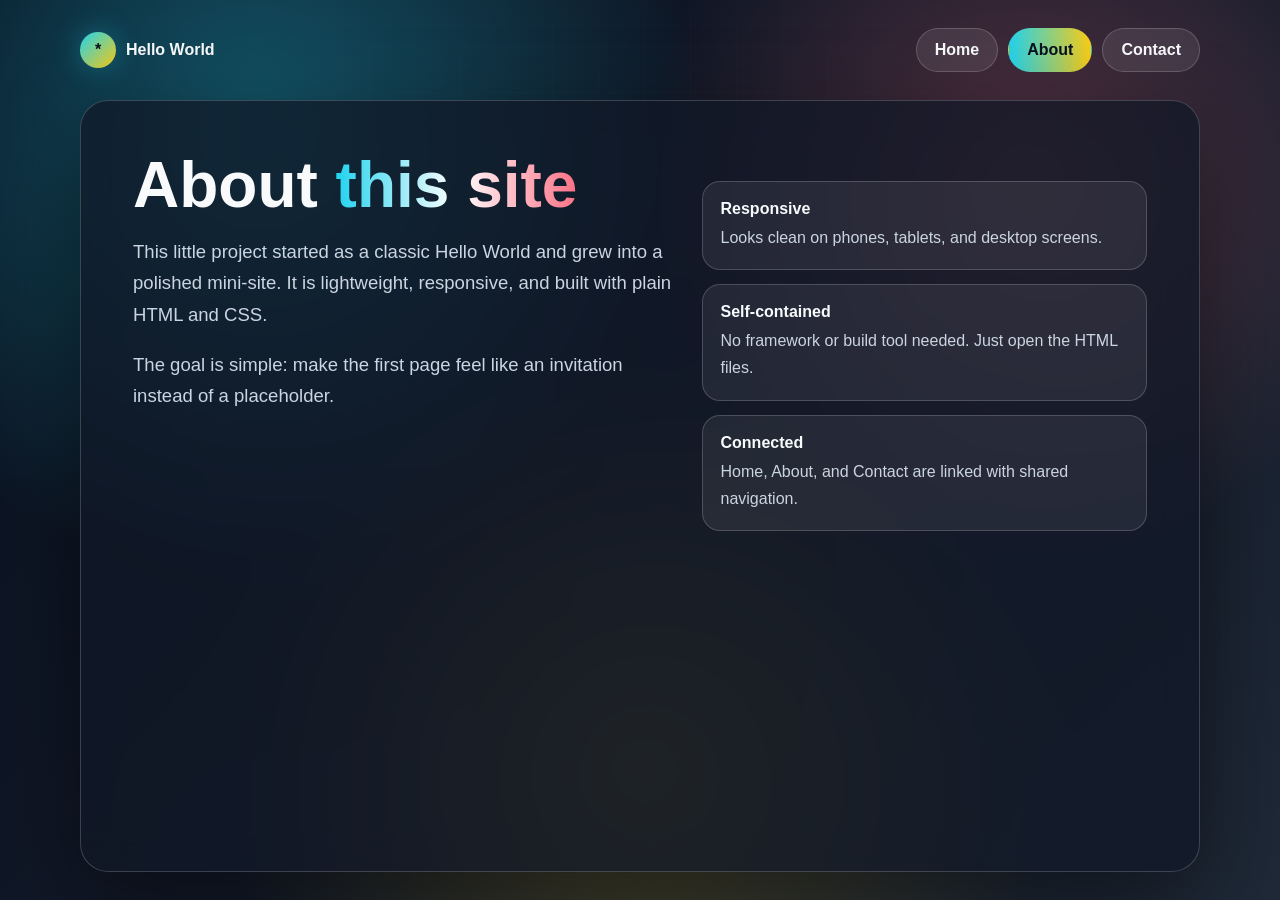
==== about.html @ 7228aac6 "added about page and contact page" ====
<!DOCTYPE html>
<html lang="en">
<head>
  <meta charset="UTF-8">
  <meta name="viewport" content="width=device-width, initial-scale=1.0">
  <title>Hello World | About</title>
  <link rel="stylesheet" href="styles.css">
</head>
<body>
  <div class="site-shell">
    <header class="site-header">
      <a class="brand" href="index.html" aria-label="Hello World home">
        <span class="brand-mark">*</span>
        <span>Hello World</span>
      </a>
      <nav class="nav" aria-label="Primary navigation">
        <a href="index.html">Home</a>
        <a class="active" href="about.html">About</a>
        <a href="contact.html">Contact</a>
      </nav>
    </header>

    <main class="content-panel">
      <div class="page-grid">
        <section>
          <h2>About <span class="gradient-text">this site</span></h2>
          <p>This little project started as a classic Hello World and grew into a polished mini-site. It is lightweight, responsive, and built with plain HTML and CSS.</p>
          <p>The goal is simple: make the first page feel like an invitation instead of a placeholder.</p>
        </section>

        <aside class="feature-list" aria-label="Site highlights">
          <div class="feature">
            <strong>Responsive</strong>
            <p>Looks clean on phones, tablets, and desktop screens.</p>
          </div>
          <div class="feature">
            <strong>Self-contained</strong>
            <p>No framework or build tool needed. Just open the HTML files.</p>
          </div>
          <div class="feature">
            <strong>Connected</strong>
            <p>Home, About, and Contact are linked with shared navigation.</p>
          </div>
        </aside>
      </div>
    </main>
  </div>
</body>
</html>
---- styles.css ----
:root {
  color-scheme: dark;
  --bg: #111827;
  --panel: rgba(17, 24, 39, 0.74);
  --text: #f8fafc;
  --muted: #cbd5e1;
  --cyan: #22d3ee;
  --rose: #fb7185;
  --gold: #facc15;
  --green: #34d399;
  --line: rgba(255, 255, 255, 0.18);
}

* {
  box-sizing: border-box;
}

body {
  min-height: 100vh;
  margin: 0;
  overflow-x: hidden;
  font-family: "Segoe UI", Arial, sans-serif;
  color: var(--text);
  background:
    radial-gradient(circle at 20% 15%, rgba(34, 211, 238, 0.35), transparent 28rem),
    radial-gradient(circle at 80% 20%, rgba(251, 113, 133, 0.28), transparent 24rem),
    radial-gradient(circle at 50% 85%, rgba(250, 204, 21, 0.22), transparent 26rem),
    linear-gradient(135deg, #08111f 0%, var(--bg) 48%, #1f2937 100%);
}

body::before {
  content: "";
  position: fixed;
  inset: 0;
  background-image:
    linear-gradient(rgba(255, 255, 255, 0.045) 1px, transparent 1px),
    linear-gradient(90deg, rgba(255, 255, 255, 0.045) 1px, transparent 1px);
  background-size: 46px 46px;
  mask-image: radial-gradient(circle, black 0%, transparent 72%);
  pointer-events: none;
}

.site-shell {
  width: min(1120px, 92vw);
  min-height: 100vh;
  margin: 0 auto;
  padding: 28px 0;
  position: relative;
  display: grid;
  grid-template-rows: auto 1fr;
  gap: 28px;
}

.site-header {
  display: flex;
  align-items: center;
  justify-content: space-between;
  gap: 18px;
}

.brand {
  display: inline-flex;
  align-items: center;
  gap: 10px;
  color: var(--text);
  text-decoration: none;
  font-weight: 800;
}

.brand-mark {
  width: 36px;
  height: 36px;
  display: grid;
  place-items: center;
  border-radius: 50%;
  color: #07111f;
  background: linear-gradient(135deg, var(--cyan), var(--gold));
  box-shadow: 0 0 28px rgba(34, 211, 238, 0.32);
}

.nav {
  display: flex;
  gap: 10px;
  flex-wrap: wrap;
  justify-content: flex-end;
}

.nav a,
.button {
  min-height: 44px;
  padding: 11px 18px;
  display: inline-flex;
  align-items: center;
  justify-content: center;
  border: 1px solid var(--line);
  border-radius: 999px;
  color: var(--text);
  text-decoration: none;
  font-weight: 700;
  background: rgba(255, 255, 255, 0.09);
  transition: transform 180ms ease, background 180ms ease, border-color 180ms ease;
}

.nav a:hover,
.button:hover {
  transform: translateY(-2px);
  border-color: rgba(255, 255, 255, 0.45);
  background: rgba(255, 255, 255, 0.16);
}

.nav a.active {
  color: #07111f;
  border-color: transparent;
  background: linear-gradient(90deg, var(--cyan), var(--gold));
}

.hero,
.content-panel {
  border: 1px solid var(--line);
  border-radius: 28px;
  background: var(--panel);
  box-shadow: 0 28px 90px rgba(0, 0, 0, 0.45);
  backdrop-filter: blur(18px);
}

.hero {
  margin: auto 0;
  padding: clamp(36px, 7vw, 68px);
  text-align: center;
}

.spark {
  width: 78px;
  height: 78px;
  margin: 0 auto 26px;
  display: grid;
  place-items: center;
  border-radius: 50%;
  background: conic-gradient(from 130deg, var(--cyan), var(--rose), var(--gold), var(--cyan));
  box-shadow: 0 0 42px rgba(34, 211, 238, 0.38);
  animation: turn 8s linear infinite;
}

.spark span {
  width: 58px;
  height: 58px;
  display: grid;
  place-items: center;
  border-radius: inherit;
  background: #111827;
  font-size: 30px;
  animation: counter-turn 8s linear infinite;
}

h1 {
  margin: 0;
  font-size: clamp(3rem, 9vw, 6.5rem);
  line-height: 0.95;
  letter-spacing: 0;
  text-wrap: balance;
}

h1 span,
.gradient-text {
  color: transparent;
  background: linear-gradient(90deg, var(--cyan), #ffffff, var(--rose));
  background-clip: text;
  -webkit-background-clip: text;
}

h1 span {
  display: block;
}

h2 {
  margin: 0;
  font-size: clamp(2.2rem, 5vw, 4.5rem);
  line-height: 1;
  letter-spacing: 0;
}

p {
  color: var(--muted);
  font-size: clamp(1rem, 2vw, 1.16rem);
  line-height: 1.7;
}

.lede {
  max-width: 680px;
  margin: 24px auto 0;
}

.actions {
  margin-top: 34px;
  display: flex;
  justify-content: center;
  gap: 14px;
  flex-wrap: wrap;
}

.button.primary {
  border: 0;
  color: #07111f;
  background: linear-gradient(90deg, var(--cyan), var(--gold));
}

.content-panel {
  padding: clamp(28px, 5vw, 52px);
}

.page-grid {
  display: grid;
  grid-template-columns: minmax(0, 1.1fr) minmax(260px, 0.9fr);
  gap: 24px;
  align-items: start;
}

.feature-list {
  display: grid;
  gap: 14px;
  margin-top: 28px;
}

.feature {
  padding: 18px;
  border: 1px solid var(--line);
  border-radius: 18px;
  background: rgba(255, 255, 255, 0.07);
}

.feature strong {
  display: block;
  margin-bottom: 6px;
}

.feature p {
  margin: 0;
  font-size: 1rem;
}

.contact-card {
  padding: 22px;
  border: 1px solid var(--line);
  border-radius: 22px;
  background: rgba(255, 255, 255, 0.07);
}

.contact-card a {
  color: var(--cyan);
  font-weight: 800;
  text-decoration: none;
}

.contact-form {
  display: grid;
  gap: 14px;
  margin-top: 8px;
}

label {
  display: grid;
  gap: 8px;
  color: var(--muted);
  font-weight: 700;
}

input,
textarea {
  width: 100%;
  border: 1px solid var(--line);
  border-radius: 16px;
  padding: 13px 14px;
  color: var(--text);
  font: inherit;
  background: rgba(8, 17, 31, 0.74);
  outline: none;
}

textarea {
  min-height: 140px;
  resize: vertical;
}

input:focus,
textarea:focus {
  border-color: var(--cyan);
  box-shadow: 0 0 0 4px rgba(34, 211, 238, 0.16);
}

@keyframes turn {
  to {
    transform: rotate(360deg);
  }
}

@keyframes counter-turn {
  to {
    transform: rotate(-360deg);
  }
}

@media (max-width: 760px) {
  .site-header,
  .page-grid {
    grid-template-columns: 1fr;
  }

  .site-header {
    align-items: flex-start;
    flex-direction: column;
  }

  .nav {
    justify-content: flex-start;
  }
}

@media (max-width: 560px) {
  .hero,
  .content-panel {
    border-radius: 22px;
  }
}
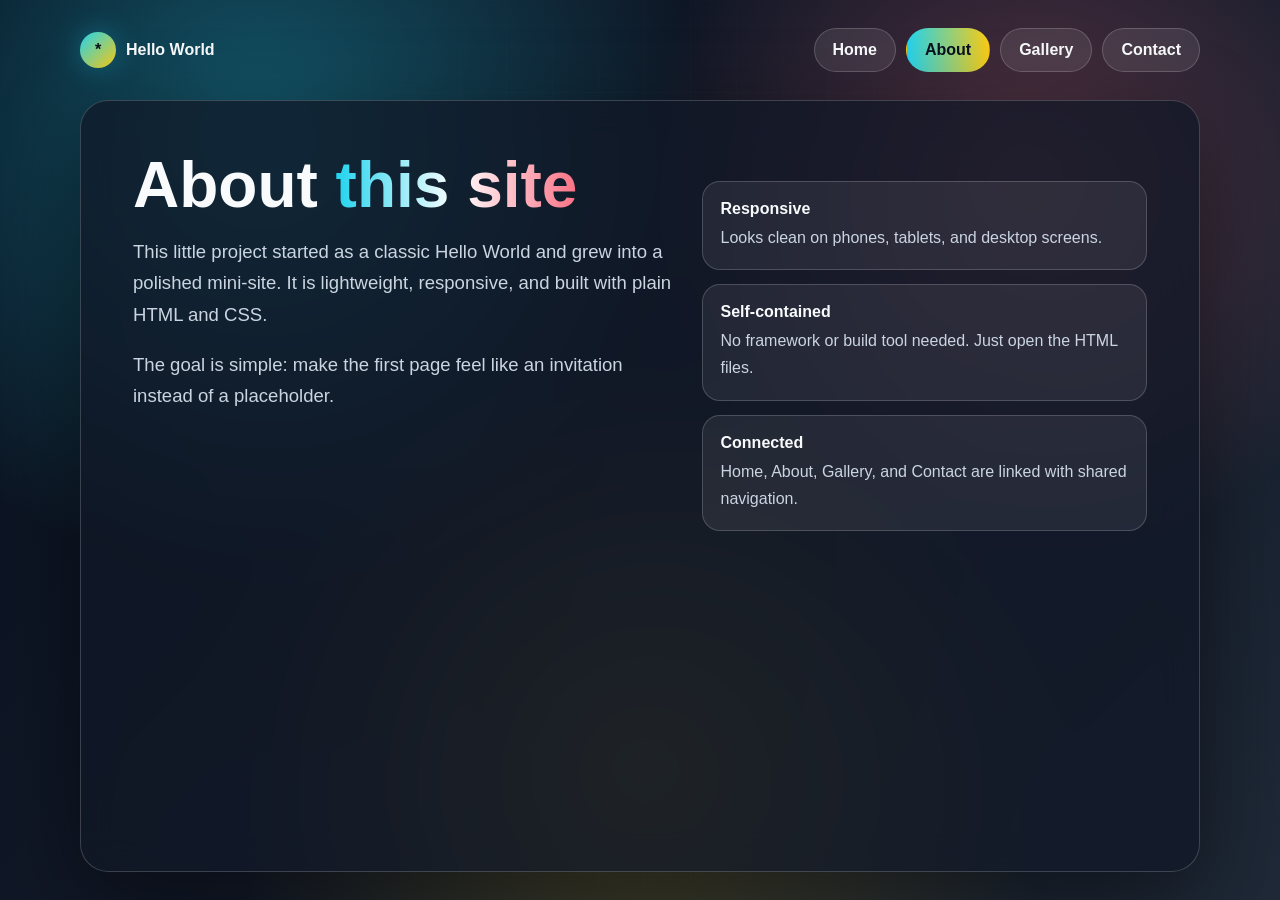
==== commit b6535644: "gallery page created" ====
--- a/about.html
+++ b/about.html
@@ -16,6 +16,7 @@
       <nav class="nav" aria-label="Primary navigation">
         <a href="index.html">Home</a>
         <a class="active" href="about.html">About</a>
+        <a href="gallery.html">Gallery</a>
         <a href="contact.html">Contact</a>
       </nav>
     </header>
@@ -39,7 +40,7 @@
           </div>
           <div class="feature">
             <strong>Connected</strong>
-            <p>Home, About, and Contact are linked with shared navigation.</p>
+            <p>Home, About, Gallery, and Contact are linked with shared navigation.</p>
           </div>
         </aside>
       </div>
--- a/styles.css
+++ b/styles.css
@@ -257,6 +257,94 @@
   margin-top: 8px;
 }
 
+.gallery-grid {
+  display: grid;
+  grid-template-columns: repeat(3, minmax(0, 1fr));
+  gap: 18px;
+  margin-top: 34px;
+}
+
+.gallery-item {
+  min-height: 220px;
+  padding: 18px;
+  display: flex;
+  flex-direction: column;
+  justify-content: flex-end;
+  overflow: hidden;
+  position: relative;
+  border: 1px solid var(--line);
+  border-radius: 22px;
+  background:
+    linear-gradient(145deg, rgba(255, 255, 255, 0.12), rgba(255, 255, 255, 0.03)),
+    var(--tile-art);
+  background-size: cover;
+  box-shadow: inset 0 -90px 80px rgba(8, 17, 31, 0.68);
+}
+
+.gallery-item::before {
+  content: "";
+  position: absolute;
+  inset: 16px;
+  border: 1px solid rgba(255, 255, 255, 0.2);
+  border-radius: 16px;
+  pointer-events: none;
+}
+
+.gallery-item strong,
+.gallery-item span {
+  position: relative;
+  z-index: 1;
+}
+
+.gallery-item strong {
+  font-size: 1.12rem;
+}
+
+.gallery-item span {
+  margin-top: 6px;
+  color: var(--muted);
+}
+
+.tile-aurora {
+  --tile-art:
+    radial-gradient(circle at 24% 24%, rgba(34, 211, 238, 0.88), transparent 32%),
+    radial-gradient(circle at 76% 30%, rgba(251, 113, 133, 0.78), transparent 34%),
+    linear-gradient(135deg, #0f172a, #312e81);
+}
+
+.tile-sunrise {
+  --tile-art:
+    radial-gradient(circle at 50% 22%, rgba(250, 204, 21, 0.9), transparent 24%),
+    linear-gradient(160deg, #7c2d12, #be123c 48%, #0f172a);
+}
+
+.tile-lagoon {
+  --tile-art:
+    radial-gradient(circle at 30% 70%, rgba(52, 211, 153, 0.82), transparent 32%),
+    linear-gradient(135deg, #064e3b, #155e75 52%, #111827);
+}
+
+.tile-neon {
+  --tile-art:
+    linear-gradient(90deg, rgba(34, 211, 238, 0.8) 8%, transparent 8% 18%, rgba(251, 113, 133, 0.75) 18% 28%, transparent 28%),
+    linear-gradient(135deg, #020617, #1e1b4b);
+}
+
+.tile-orbit {
+  --tile-art:
+    radial-gradient(circle at 50% 50%, transparent 0 22%, rgba(255, 255, 255, 0.58) 23% 24%, transparent 25%),
+    radial-gradient(circle at 70% 35%, rgba(250, 204, 21, 0.9), transparent 12%),
+    linear-gradient(135deg, #111827, #581c87);
+}
+
+.tile-bloom {
+  --tile-art:
+    radial-gradient(circle at 34% 42%, rgba(251, 113, 133, 0.84), transparent 24%),
+    radial-gradient(circle at 58% 54%, rgba(250, 204, 21, 0.74), transparent 26%),
+    radial-gradient(circle at 70% 32%, rgba(34, 211, 238, 0.68), transparent 20%),
+    linear-gradient(135deg, #0f172a, #3b0764);
+}
+
 label {
   display: grid;
   gap: 8px;
@@ -301,7 +389,8 @@
 
 @media (max-width: 760px) {
   .site-header,
-  .page-grid {
+  .page-grid,
+  .gallery-grid {
     grid-template-columns: 1fr;
   }
 
@@ -312,6 +401,12 @@
 
   .nav {
     justify-content: flex-start;
+  }
+}
+
+@media (min-width: 761px) and (max-width: 980px) {
+  .gallery-grid {
+    grid-template-columns: repeat(2, minmax(0, 1fr));
   }
 }
 
